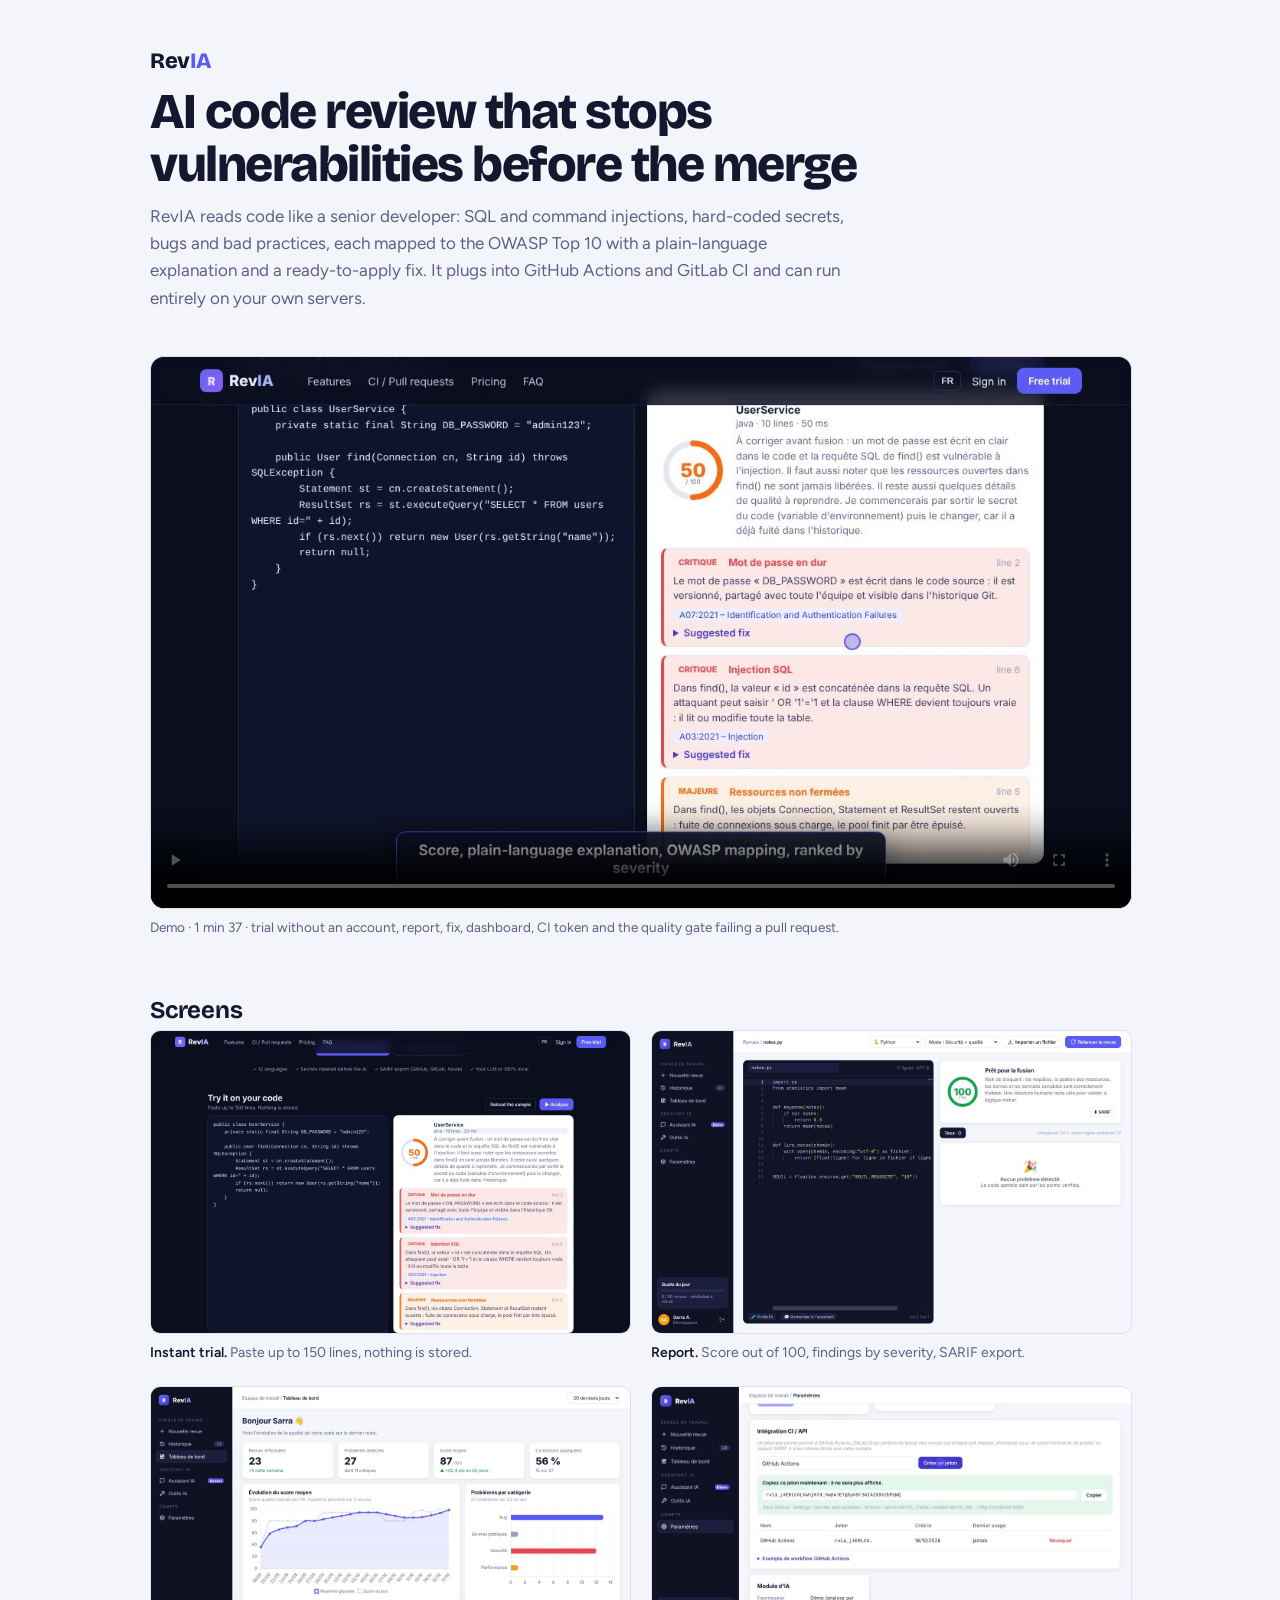
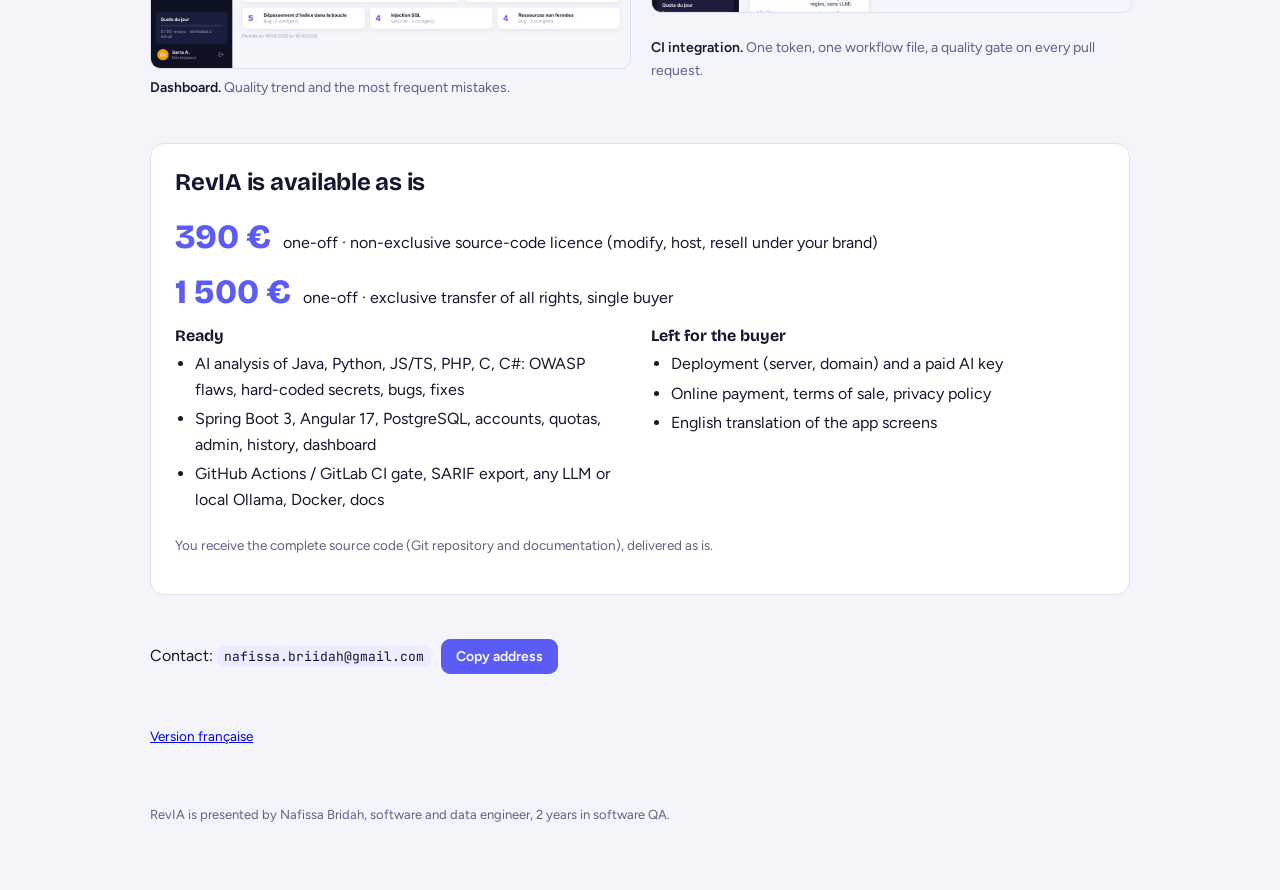
==== index.html @ 4894468d "RevIA demo site" ====
<!doctype html>
<html lang="en">
<head>
<meta charset="utf-8">
<meta name="viewport" content="width=device-width, initial-scale=1">
<meta name="description" content="RevIA – AI code review">
<style>:root{padding:0} body{margin:0;font-size:14px} img{max-width:100%}</style>
<title>RevIA Demo</title>
<link rel="preconnect" href="https://fonts.googleapis.com">
<link rel="stylesheet" href="https://fonts.googleapis.com/css2?family=Bricolage+Grotesque:opsz,wght@12..96,600;12..96,800&family=Figtree:wght@400;500;600&family=JetBrains+Mono:wght@400;600&display=swap">
<style>
/* Layout: one narrow column, video first, then four annotated screens and a plain offer block */
:root {
  --bg: #f4f4fb; --surface: #ffffff; --fg: #15172e; --muted: #5d6185; --line: #dfe0ee;
  --accent: #5b5bf6; --accent-soft: #ecebff; --crit: #d6404a;
  --display: "Bricolage Grotesque", "Segoe UI", system-ui, sans-serif;
  --body: "Figtree", "Segoe UI", system-ui, sans-serif;
  --mono: "JetBrains Mono", Consolas, monospace;
}
@media (prefers-color-scheme: dark) { :root:not([data-theme="light"]) {
  --bg: #0b0e1d; --surface: #13172f; --fg: #eceeff; --muted: #a3a8cf; --line: #262b52;
  --accent: #8b8cff; --accent-soft: #1e2150; --crit: #f07a80; color-scheme: dark } }
:root[data-theme="dark"] {
  --bg: #0b0e1d; --surface: #13172f; --fg: #eceeff; --muted: #a3a8cf; --line: #262b52;
  --accent: #8b8cff; --accent-soft: #1e2150; --crit: #f07a80; color-scheme: dark }
body { background: var(--bg); color: var(--fg); font: 16px/1.6 var(--body); }
.wrap { max-width: 980px; margin: 0 auto; padding-block: 48px 64px;
  padding-left: max(16px, env(safe-area-inset-left, 0px)); padding-right: max(16px, env(safe-area-inset-right, 0px));
  display: grid; gap: 44px; }
header { display: grid; gap: 12px; }
.marque { font: 800 22px var(--display); letter-spacing: -.02em; }
.marque span { color: var(--accent); }
h1 { font: 800 clamp(30px, 5vw, 50px)/1.05 var(--display); letter-spacing: -.03em; margin: 0; text-wrap: balance; }
.lead { color: var(--muted); max-width: 64ch; margin: 0; font-size: 17px; }
video { width: 100%; max-width: 100%; aspect-ratio: 16 / 9; border-radius: 14px; border: 1px solid var(--line); background: #0b0e1d; display: block; }
.legende { color: var(--muted); font-size: 13.5px; margin-top: 8px; }
h2 { font: 700 24px var(--display); margin: 0 0 6px; letter-spacing: -.01em; }
.ecrans { display: grid; grid-template-columns: repeat(2, minmax(0, 1fr)); gap: 22px; }
figure { margin: 0; display: grid; gap: 8px; min-width: 0; }
figure img { border-radius: 10px; border: 1px solid var(--line); display: block; width: 100%; }
figcaption { font-size: 14px; color: var(--muted); }
figcaption b { color: var(--fg); font-weight: 600; }
h3 { font: 700 16px var(--display); margin: 0 0 6px; }
.offre { background: var(--surface); border: 1px solid var(--line); border-radius: 14px; padding: 24px; display: grid; gap: 14px; }
.prix { display: flex; flex-wrap: wrap; align-items: baseline; gap: 12px; }
.prix .barre { color: var(--muted); text-decoration: line-through; font-size: 18px; }
.prix .net { font: 800 34px var(--display); color: var(--accent); }
ul { margin: 0; padding-left: 20px; display: grid; gap: 4px; }
.mono { font-family: var(--mono); font-size: 13px; background: var(--accent-soft); padding: 2px 7px; border-radius: 6px; }
.contact { display: flex; flex-wrap: wrap; gap: 10px; align-items: center; }
#langue { background: transparent; color: var(--accent); }
button { font: 600 14px var(--body); border: 1px solid var(--accent); background: var(--accent); color: #fff; padding: 8px 14px; border-radius: 9px; cursor: pointer; }
button:focus-visible { outline: 3px solid var(--accent-soft); outline-offset: 2px; }
footer { color: var(--muted); font-size: 13px; }
@media (max-width: 680px) { .ecrans { grid-template-columns: minmax(0, 1fr); } }
</style>

<div class="wrap">
  <header>
    <div class="marque">Rev<span>IA</span></div>
    <h1>AI code review that stops vulnerabilities before the merge</h1>
    <p class="lead">RevIA reads code like a senior developer: SQL and command injections, hard-coded secrets, bugs and bad practices, each mapped to the OWASP Top 10 with a plain-language explanation and a ready-to-apply fix. It plugs into GitHub Actions and GitLab CI and can run entirely on your own servers.</p>
  </header>

  <section>
    <video controls preload="metadata" poster="poster.jpg" src="RevIA-demo.mp4"></video>
    <p class="legende">Demo · 1 min 37 · trial without an account, report, fix, dashboard, CI token and the quality gate failing a pull request.</p>
  </section>

  <section>
    <h2>Screens</h2>
    <div class="ecrans">
      <figure><img src="shots/essai.jpg" alt="Trial on the home page: Java code on the left, score 50 and three findings on the right" loading="lazy">
        <figcaption><b>Instant trial.</b> Paste up to 150 lines, nothing is stored.</figcaption></figure>
      <figure><img src="shots/rapport.jpg" alt="Review report with score ring and SARIF export button" loading="lazy">
        <figcaption><b>Report.</b> Score out of 100, findings by severity, SARIF export.</figcaption></figure>
      <figure><img src="shots/tableau.jpg" alt="Dashboard with average score trend and issues by category" loading="lazy">
        <figcaption><b>Dashboard.</b> Quality trend and the most frequent mistakes.</figcaption></figure>
      <figure><img src="shots/ci-token.jpg" alt="Settings page with a newly created CI token" loading="lazy">
        <figcaption><b>CI integration.</b> One token, one workflow file, a quality gate on every pull request.</figcaption></figure>
    </div>
  </section>

  <section class="offre" aria-labelledby="offre-titre">
    <h2 id="offre-titre">RevIA is available as is</h2>
    <div class="prix"><span class="net">390 €</span><span>one-off · non-exclusive source-code licence (modify, host, resell under your brand)</span></div>
    <div class="prix"><span class="net">1 500 €</span><span>one-off · exclusive transfer of all rights, single buyer</span></div>
    <div class="ecrans">
      <div><h3>Ready</h3><ul>
        <li>AI analysis of Java, Python, JS/TS, PHP, C, C#: OWASP flaws, hard-coded secrets, bugs, fixes</li>
        <li>Spring Boot 3, Angular 17, PostgreSQL, accounts, quotas, admin, history, dashboard</li>
        <li>GitHub Actions / GitLab CI gate, SARIF export, any LLM or local Ollama, Docker, docs</li>
      </ul></div>
      <div><h3>Left for the buyer</h3><ul>
        <li>Deployment (server, domain) and a paid AI key</li>
        <li>Online payment, terms of sale, privacy policy</li>
        <li>English translation of the app screens</li>
      </ul></div>
    </div>
    <p class="legende">You receive the complete source code (Git repository and documentation), delivered as is.</p>
  </section>

  <section class="contact">
    <span><span>Contact:</span> <span class="mono" id="mail">nafissa.briidah@gmail.com</span></span>
    <button type="button" id="copier">Copy address</button>
  </section>

  <p class="legende"><a href="fr.html">Version française</a></p>
  <footer>RevIA is presented by Nafissa Bridah, software and data engineer, 2 years in software QA.</footer>
</div>
<script>
document.getElementById('copier').addEventListener('click', () => {
  const t = document.getElementById('mail').textContent, b = document.getElementById('copier');
  navigator.clipboard.writeText(t).then(() => { b.textContent = 'Copied'; }, () => {
    const r = document.createRange(); r.selectNodeContents(document.getElementById('mail'));
    const s = getSelection(); s.removeAllRanges(); s.addRange(r); b.textContent = 'Selected, press Ctrl+C';
  });
});
</script>

</html>
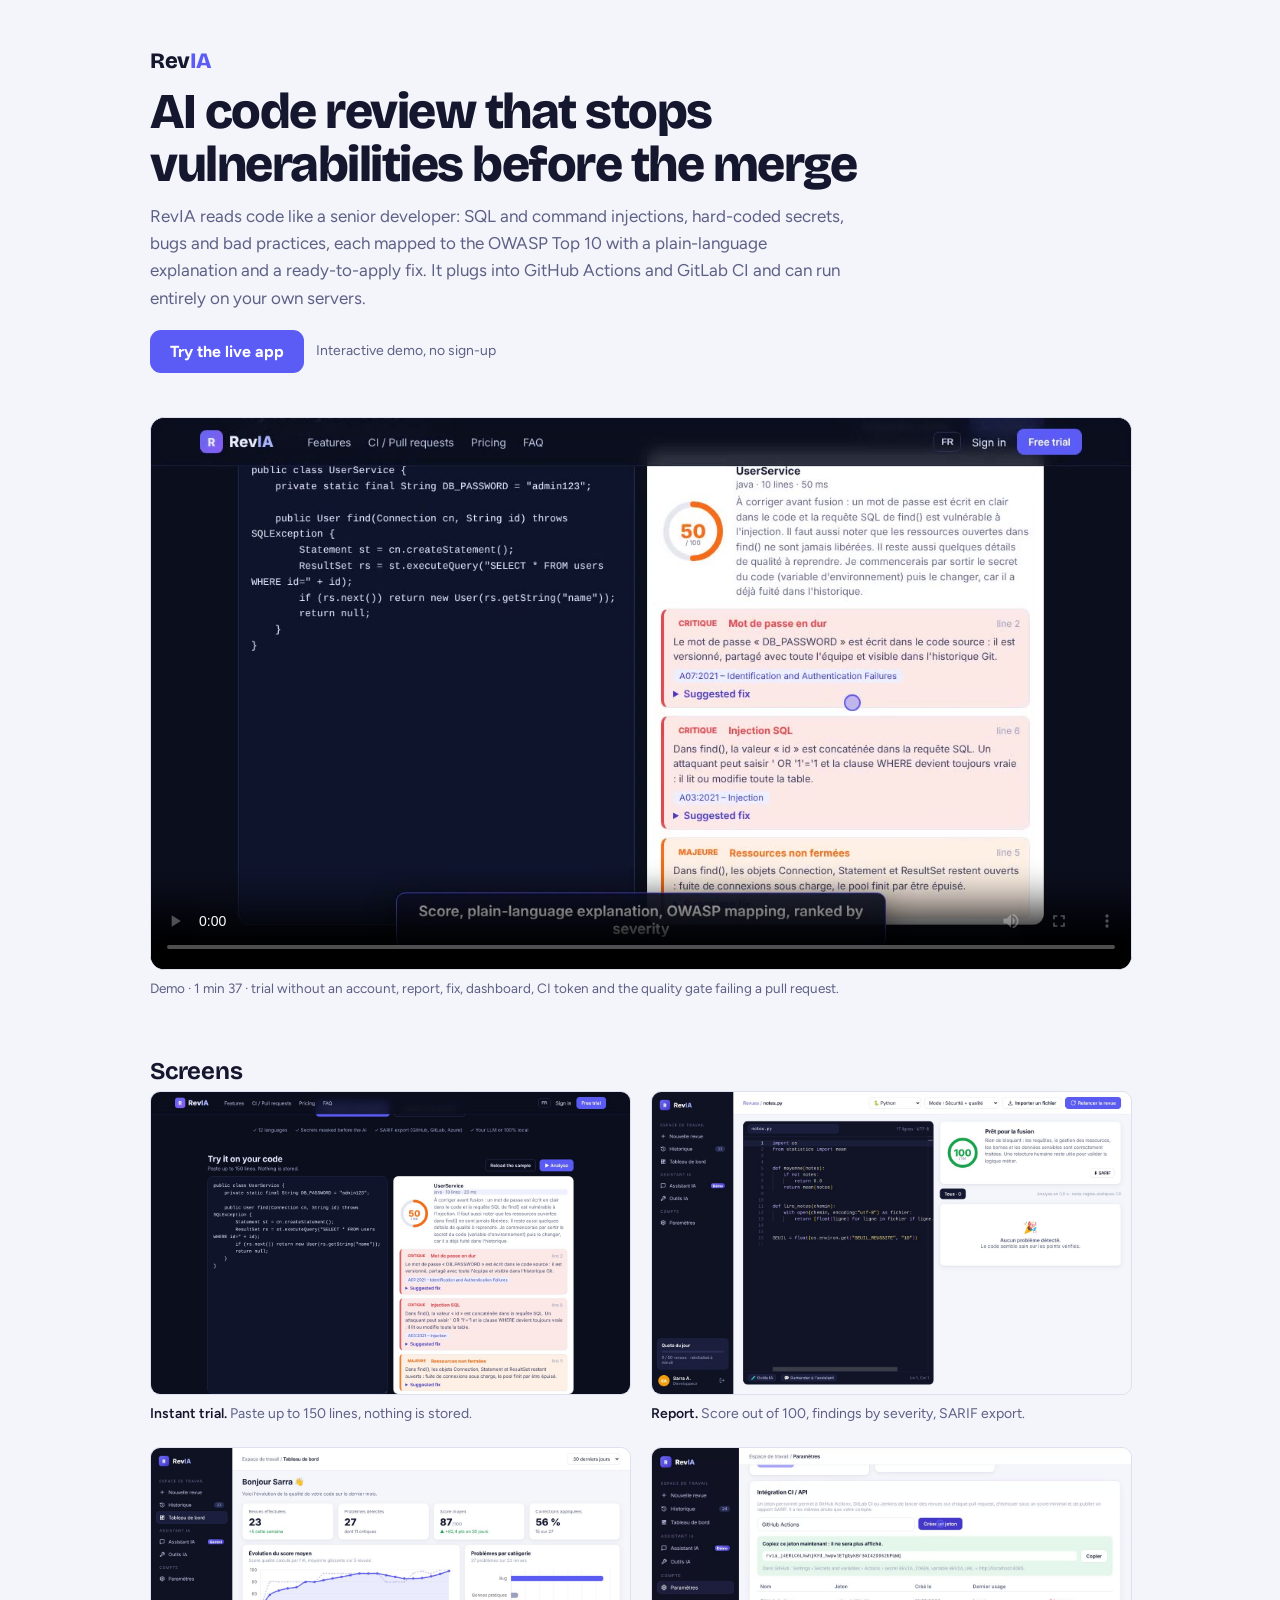
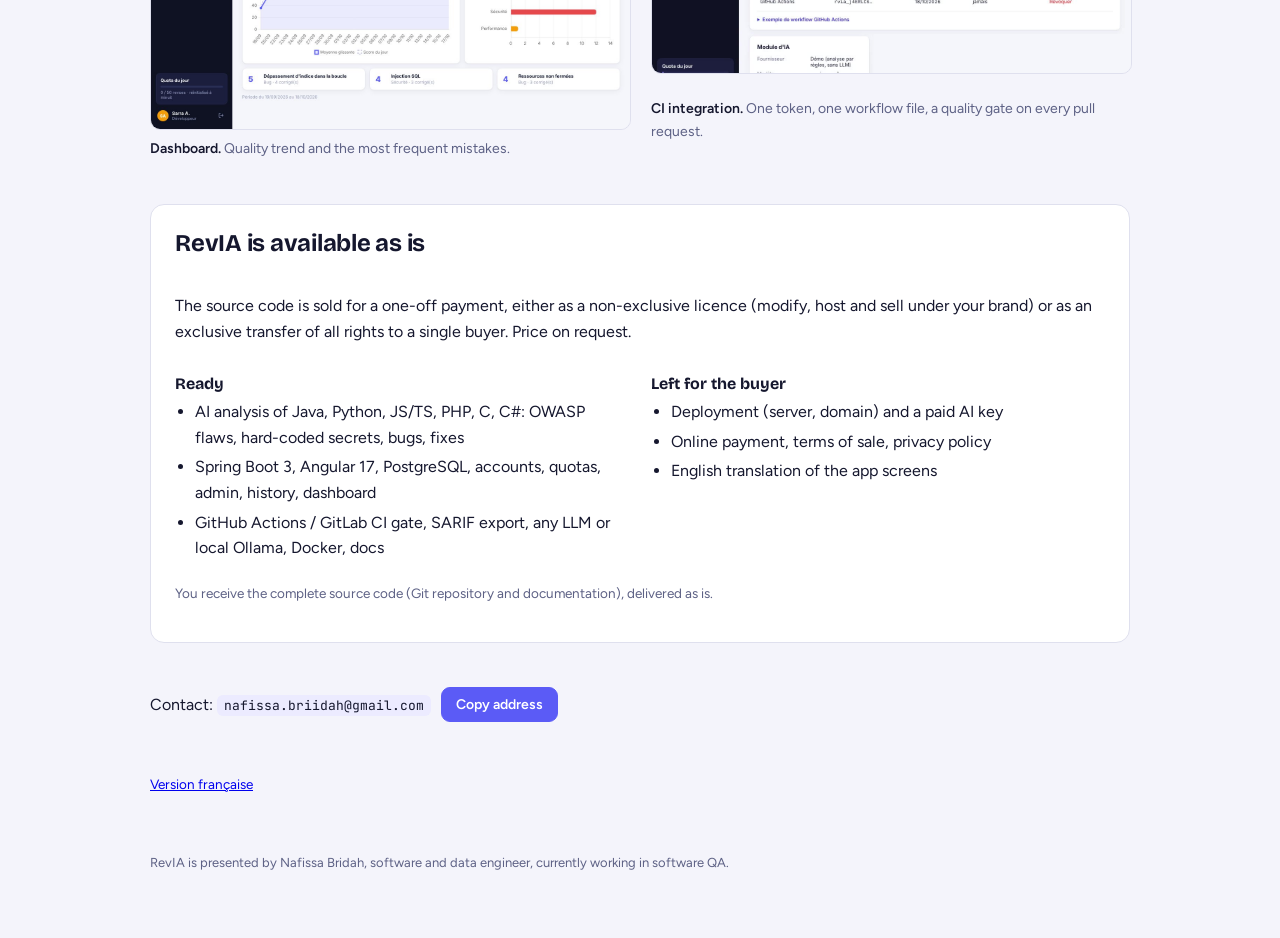
==== commit f2a0203c: "Add the interactive online demo of the app, update the presentation pages" ====
--- a/index.html
+++ b/index.html
@@ -4,7 +4,12 @@
 <meta charset="utf-8">
 <meta name="viewport" content="width=device-width, initial-scale=1">
 <meta name="description" content="RevIA – AI code review">
-<style>:root{padding:0} body{margin:0;font-size:14px} img{max-width:100%}</style>
+<style>:root{padding:0} body{margin:0;font-size:14px} img{max-width:100%}.cta { display: flex; flex-wrap: wrap; align-items: center; gap: 12px; margin: 6px 0 0; }
+.cta span { color: var(--muted); font-size: 14px; }
+.bouton { display: inline-block; font: 700 16px var(--body); background: var(--accent); color: #fff; padding: 12px 20px; border-radius: 11px; text-decoration: none; }
+.bouton:hover { filter: brightness(1.08); }
+.bouton:focus-visible { outline: 3px solid var(--accent-soft); outline-offset: 2px; }
+</style>
 <title>RevIA Demo</title>
 <link rel="preconnect" href="https://fonts.googleapis.com">
 <link rel="stylesheet" href="https://fonts.googleapis.com/css2?family=Bricolage+Grotesque:opsz,wght@12..96,600;12..96,800&family=Figtree:wght@400;500;600&family=JetBrains+Mono:wght@400;600&display=swap">
@@ -60,6 +65,7 @@
     <div class="marque">Rev<span>IA</span></div>
     <h1>AI code review that stops vulnerabilities before the merge</h1>
     <p class="lead">RevIA reads code like a senior developer: SQL and command injections, hard-coded secrets, bugs and bad practices, each mapped to the OWASP Top 10 with a plain-language explanation and a ready-to-apply fix. It plugs into GitHub Actions and GitLab CI and can run entirely on your own servers.</p>
+    <p class="cta"><a class="bouton" href="app/">Try the live app</a><span>Interactive demo, no sign-up</span></p>
   </header>
 
   <section>
@@ -83,8 +89,7 @@
 
   <section class="offre" aria-labelledby="offre-titre">
     <h2 id="offre-titre">RevIA is available as is</h2>
-    <div class="prix"><span class="net">390 €</span><span>one-off · non-exclusive source-code licence (modify, host, resell under your brand)</span></div>
-    <div class="prix"><span class="net">1 500 €</span><span>one-off · exclusive transfer of all rights, single buyer</span></div>
+    <p>The source code is sold for a one-off payment, either as a non-exclusive licence (modify, host and sell under your brand) or as an exclusive transfer of all rights to a single buyer. Price on request.</p>
     <div class="ecrans">
       <div><h3>Ready</h3><ul>
         <li>AI analysis of Java, Python, JS/TS, PHP, C, C#: OWASP flaws, hard-coded secrets, bugs, fixes</li>
@@ -106,7 +111,7 @@
   </section>
 
   <p class="legende"><a href="fr.html">Version française</a></p>
-  <footer>RevIA is presented by Nafissa Bridah, software and data engineer, 2 years in software QA.</footer>
+  <footer>RevIA is presented by Nafissa Bridah, software and data engineer, currently working in software QA.</footer>
 </div>
 <script>
 document.getElementById('copier').addEventListener('click', () => {
